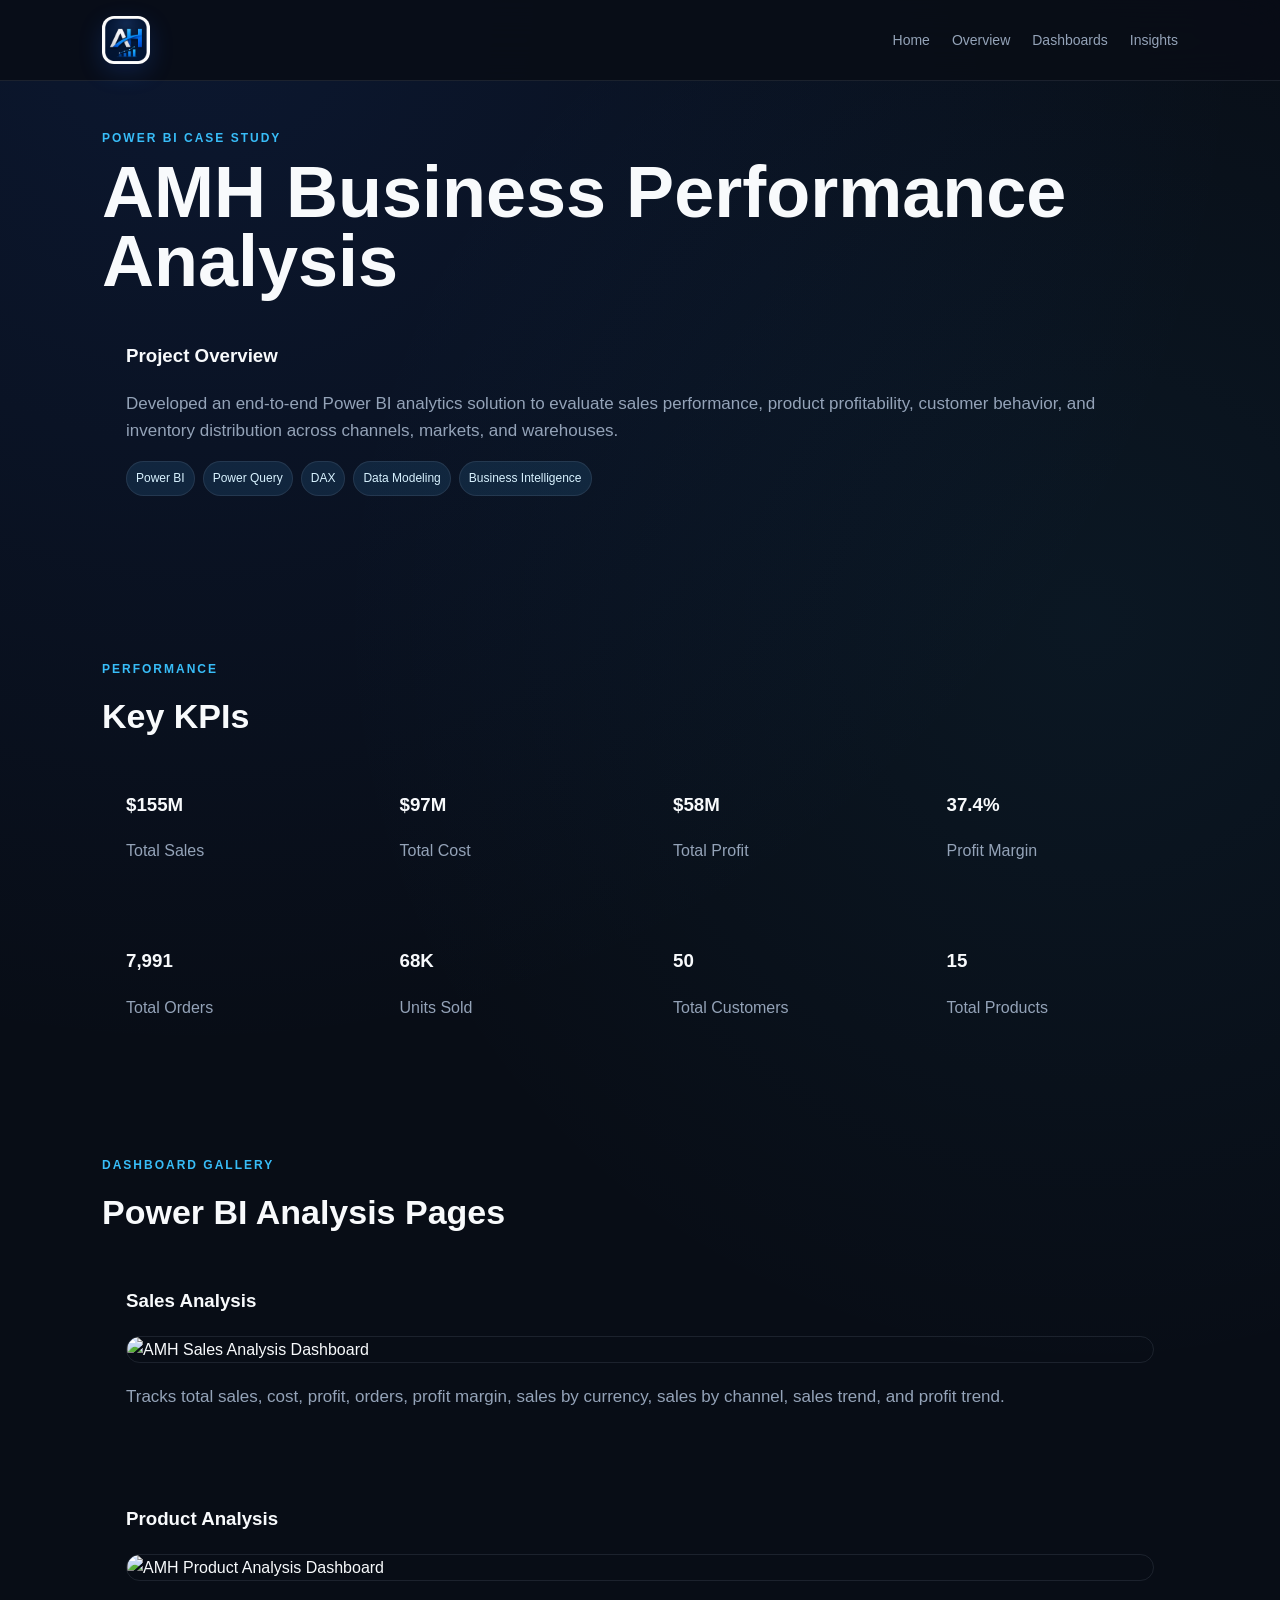
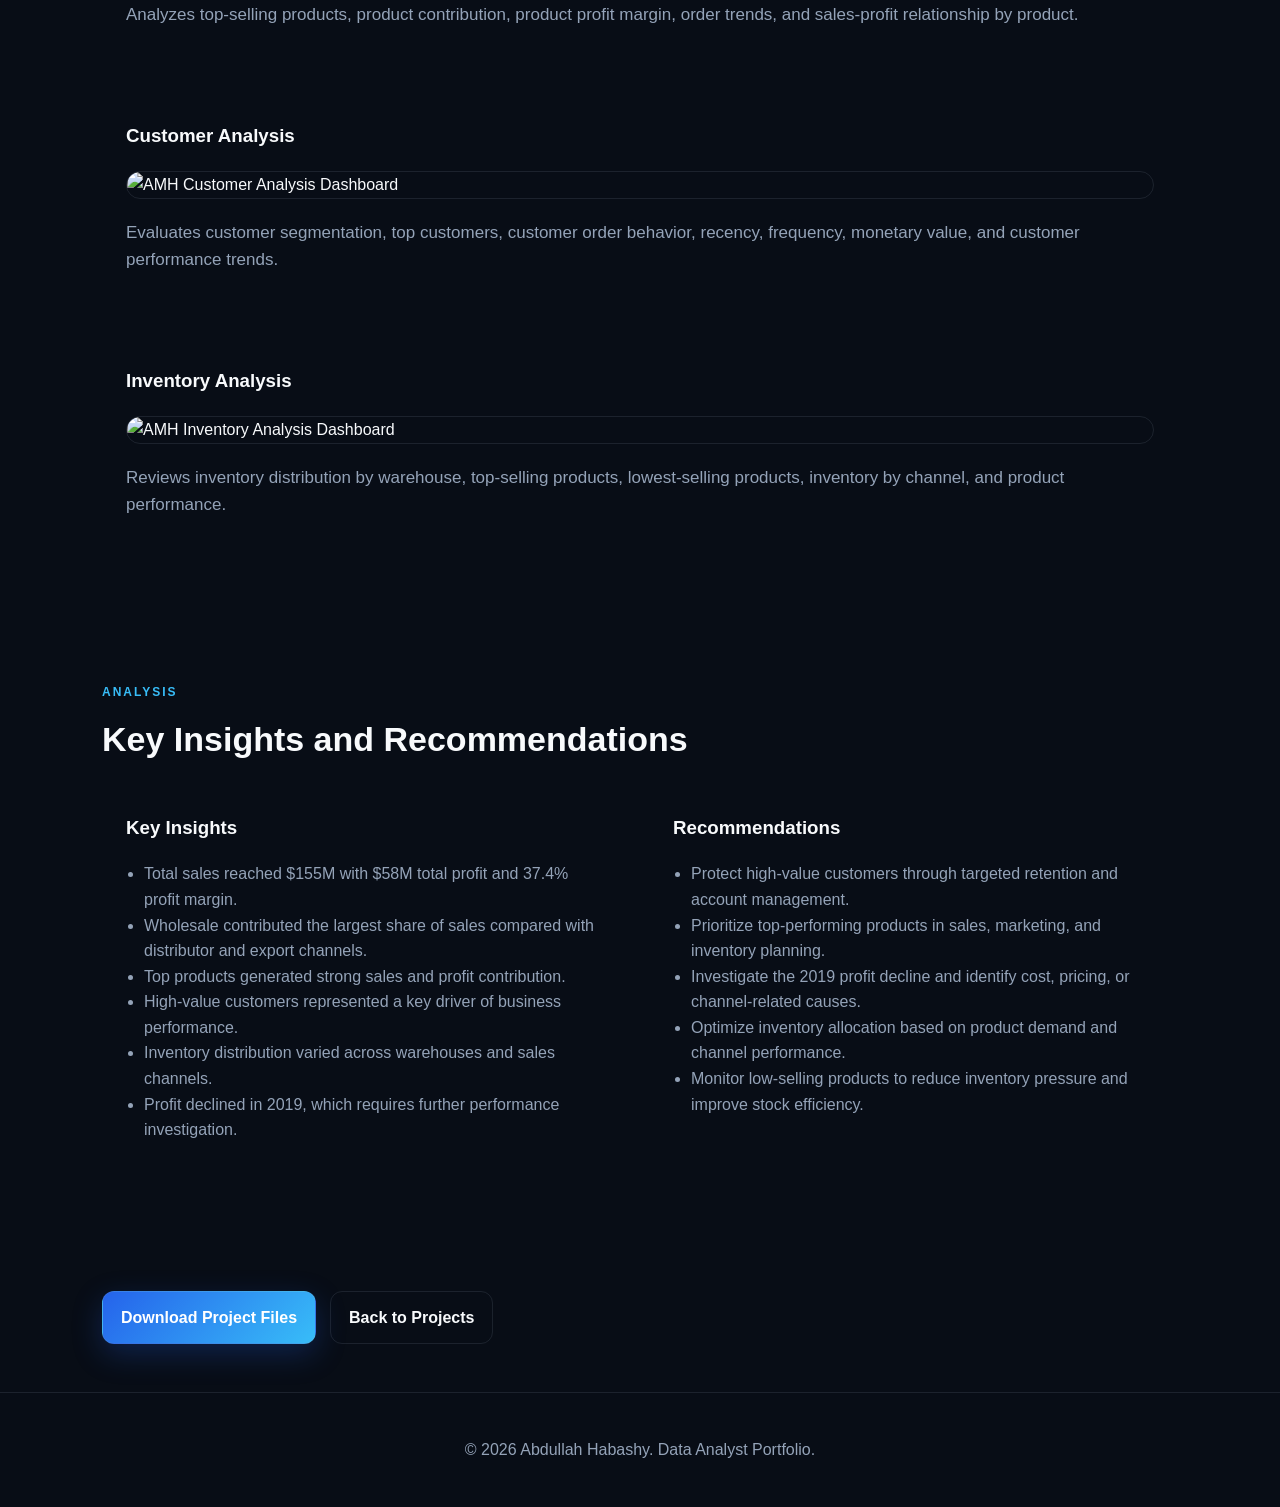
==== project-amh-business-performance.html @ 0acb0968 "Create project-amh-business-performance.html" ====
<!DOCTYPE html>
<html lang="en">
<head>
  <meta charset="UTF-8" />
  <meta name="viewport" content="width=device-width, initial-scale=1.0" />

  <title>AMH Business Performance Analysis | Abdullah Habashy</title>

  <meta
    name="description"
    content="AMH Business Performance Analysis Power BI case study by Abdullah Habashy."
  />

  <link rel="icon" type="image/png" href="favicon.png" />
  <link rel="stylesheet" href="style.css" />
</head>

<body>

  <header class="site-header">
    <nav class="nav">

      <a class="logo" href="index.html" aria-label="Home">
        <img src="favicon.png" alt="Abdullah Habashy Logo" />
      </a>

      <div class="nav-links">
        <a href="index.html">Home</a>
        <a href="#overview">Overview</a>
        <a href="#dashboards">Dashboards</a>
        <a href="#insights">Insights</a>
      </div>

    </nav>
  </header>


  <main>

    <section class="section" id="overview">
      <div class="section-title">
        <p>Power BI Case Study</p>
        <h1>AMH Business Performance Analysis</h1>
      </div>

      <div class="card wide">
        <h3>Project Overview</h3>

        <p>
          Developed an end-to-end Power BI analytics solution
          to evaluate sales performance, product profitability,
          customer behavior, and inventory distribution across
          channels, markets, and warehouses.
        </p>

        <div class="tags">
          <span>Power BI</span>
          <span>Power Query</span>
          <span>DAX</span>
          <span>Data Modeling</span>
          <span>Business Intelligence</span>
        </div>
      </div>
    </section>


    <section class="section">
      <div class="section-title">
        <p>Performance</p>
        <h2>Key KPIs</h2>
      </div>

      <div class="grid skills-grid">
        <div class="card">
          <h3>$155M</h3>
          <p>Total Sales</p>
        </div>

        <div class="card">
          <h3>$97M</h3>
          <p>Total Cost</p>
        </div>

        <div class="card">
          <h3>$58M</h3>
          <p>Total Profit</p>
        </div>

        <div class="card">
          <h3>37.4%</h3>
          <p>Profit Margin</p>
        </div>

        <div class="card">
          <h3>7,991</h3>
          <p>Total Orders</p>
        </div>

        <div class="card">
          <h3>68K</h3>
          <p>Units Sold</p>
        </div>

        <div class="card">
          <h3>50</h3>
          <p>Total Customers</p>
        </div>

        <div class="card">
          <h3>15</h3>
          <p>Total Products</p>
        </div>
      </div>
    </section>


    <section class="section" id="dashboards">
      <div class="section-title">
        <p>Dashboard Gallery</p>
        <h2>Power BI Analysis Pages</h2>
      </div>

      <div class="card wide">
        <h3>Sales Analysis</h3>

        <img
          class="case-study-image"
          src="amh-sales-analysis.png"
          alt="AMH Sales Analysis Dashboard"
        />

        <p>
          Tracks total sales, cost, profit, orders, profit margin,
          sales by currency, sales by channel, sales trend,
          and profit trend.
        </p>
      </div>


      <div class="card wide">
        <h3>Product Analysis</h3>

        <img
          class="case-study-image"
          src="amh-product-analysis.png"
          alt="AMH Product Analysis Dashboard"
        />

        <p>
          Analyzes top-selling products, product contribution,
          product profit margin, order trends, and sales-profit
          relationship by product.
        </p>
      </div>


      <div class="card wide">
        <h3>Customer Analysis</h3>

        <img
          class="case-study-image"
          src="amh-customer-analysis.png"
          alt="AMH Customer Analysis Dashboard"
        />

        <p>
          Evaluates customer segmentation, top customers,
          customer order behavior, recency, frequency,
          monetary value, and customer performance trends.
        </p>
      </div>


      <div class="card wide">
        <h3>Inventory Analysis</h3>

        <img
          class="case-study-image"
          src="amh-inventory-analysis.png"
          alt="AMH Inventory Analysis Dashboard"
        />

        <p>
          Reviews inventory distribution by warehouse,
          top-selling products, lowest-selling products,
          inventory by channel, and product performance.
        </p>
      </div>
    </section>


    <section class="section" id="insights">
      <div class="section-title">
        <p>Analysis</p>
        <h2>Key Insights and Recommendations</h2>
      </div>

      <div class="grid two-col">

        <div class="card">
          <h3>Key Insights</h3>

          <ul>
            <li>
              Total sales reached $155M with $58M total profit
              and 37.4% profit margin.
            </li>

            <li>
              Wholesale contributed the largest share of sales
              compared with distributor and export channels.
            </li>

            <li>
              Top products generated strong sales and profit
              contribution.
            </li>

            <li>
              High-value customers represented a key driver
              of business performance.
            </li>

            <li>
              Inventory distribution varied across warehouses
              and sales channels.
            </li>

            <li>
              Profit declined in 2019, which requires further
              performance investigation.
            </li>
          </ul>
        </div>


        <div class="card">
          <h3>Recommendations</h3>

          <ul>
            <li>
              Protect high-value customers through targeted
              retention and account management.
            </li>

            <li>
              Prioritize top-performing products in sales,
              marketing, and inventory planning.
            </li>

            <li>
              Investigate the 2019 profit decline and identify
              cost, pricing, or channel-related causes.
            </li>

            <li>
              Optimize inventory allocation based on product
              demand and channel performance.
            </li>

            <li>
              Monitor low-selling products to reduce inventory
              pressure and improve stock efficiency.
            </li>
          </ul>
        </div>

      </div>
    </section>


    <section class="section">
      <div class="hero-actions">

        <a
          class="btn primary"
          href="projects/amh-business/AMH-Business-Performance-Project.zip"
          download
        >
          Download Project Files
        </a>

        <a
          class="btn secondary"
          href="index.html#projects"
        >
          Back to Projects
        </a>

      </div>
    </section>

  </main>


  <footer>
    <p>
      © 2026 Abdullah Habashy. Data Analyst Portfolio.
    </p>
  </footer>

</body>
</html>
---- style.css ----
:root {
  --bg: #080d16;
  --bg-soft: #0d1420;
  --card: #111b2b;
  --card-hover: #162338;

  --text: #f8fafc;
  --muted: #94a3b8;

  --accent: #3b82f6;
  --accent-2: #38bdf8;
  --accent-soft: rgba(59, 130, 246, 0.12);

  --line: rgba(148, 163, 184, 0.14);
}

* { box-sizing: border-box; }
html { scroll-behavior: smooth; }
body {
  margin: 0;
  font-family: Arial, Helvetica, sans-serif;
  background:
    radial-gradient(
      circle at 15% 0%,
      rgba(37, 99, 235, 0.12),
      transparent 32%
    ),
    radial-gradient(
      circle at 85% 20%,
      rgba(56, 189, 248, 0.06),
      transparent 28%
    ),
    var(--bg);

  color: var(--text);
  line-height: 1.6;
}
a { color: inherit; text-decoration: none; }
.site-header {
  position: sticky;
  top: 0;
  z-index: 10;

  background: rgba(8, 13, 22, 0.88);
  backdrop-filter: blur(18px);

  border-bottom: 1px solid var(--line);
}
.nav {
  max-width: 1120px;
  margin: auto;
  padding: 16px 22px;
  display: flex;
  justify-content: space-between;
  align-items: center;
}
.logo {
  width: 48px;
  height: 48px;
  display: block;
  border-radius: 12px;
  overflow: hidden;
  flex-shrink: 0;
  box-shadow: 0 8px 24px rgba(37, 99, 235, 0.20);
}

.logo img {
  width: 100%;
  height: 100%;
  display: block;
  object-fit: cover;
}
.nav-links {
  display: flex;
  gap: 22px;
  color: var(--muted);
  font-size: 14px;
}
.nav-links a:hover { color: var(--text); }
.hero {
  max-width: 1120px;
  margin: auto;
  padding: 86px 22px 54px;
  display: grid;
  grid-template-columns: 1.35fr 0.65fr;
  gap: 32px;
  align-items: center;
}
.eyebrow, .section-title p {
  color: var(--accent-2);
  text-transform: uppercase;
  letter-spacing: 2px;
  font-size: 12px;
  font-weight: 700;
  margin: 0 0 10px;
}
h1 {
  font-size: clamp(38px, 6vw, 72px);
  line-height: 0.95;
  margin: 0 0 22px;
}
.hero-text {
  max-width: 680px;
  color: var(--muted);
  font-size: 18px;
}
.hero-actions {
  display: flex;
  gap: 14px;
  margin-top: 28px;
  flex-wrap: wrap;
}
.btn {
  padding: 13px 18px;
  border-radius: 12px;
  font-weight: 700;
  border: 1px solid var(--line);
}
.primary {
  background: linear-gradient(
    135deg,
    #2563eb,
    #38bdf8
  );

  color: #ffffff;

  box-shadow:
    0 10px 30px rgba(37, 99, 235, 0.25);
}
.secondary { color: var(--text); }

.hero-card { padding: 24px; }
.profile-img {
  width: 100%;
  border-radius: 20px;
  aspect-ratio: 1 / 1.12;
  object-fit: cover;
  margin-bottom: 18px;
  border: 1px solid var(--line);
}
.hero-card h2 {
  margin: 14px 0 0;
  font-size: 30px;
}
.hero-card p {
  margin: 4px 0 12px;
  color: var(--muted);
}
.section {
  max-width: 1120px;
  margin: auto;
  padding: 48px 22px;
}
.section-title { margin-bottom: 22px; }
.section-title h2 {
  font-size: 34px;
  margin: 0;
}
.card { padding: 24px; }
.card p, .card li, .project-body p, .timeline-item li, .muted { color: var(--muted); }
.wide p { font-size: 17px; }
.grid {
  display: grid;
  gap: 18px;
}
.skills-grid { grid-template-columns: repeat(4, 1fr); }
.two-col { grid-template-columns: repeat(2, 1fr); }
.card h3, .project-card h3, .timeline-item h3 { margin-top: 0; }
ul {
  padding-left: 18px;
  margin-bottom: 0;
}
.projects-grid { grid-template-columns: repeat(2, 1fr); }
.project-card { overflow: hidden; }
.project-image {
  width: 100%;
  min-height: 230px;
  display: grid;
  place-items: center;
  border-bottom: 1px solid var(--line);
  object-fit: cover;
}
.placeholder {
  background: linear-gradient(135deg, rgba(75,179,253,0.18), rgba(114,228,209,0.12));
  color: var(--muted);
  font-weight: 700;
}
.project-body { padding: 22px; }
.tags {
  display: flex;
  flex-wrap: wrap;
  gap: 8px;
  margin: 16px 0;
}
.tags span {
  font-size: 12px;
  padding: 7px 9px;
  background: rgba(75,179,253,0.12);
  border: 1px solid var(--line);
  border-radius: 999px;
  color: #d8f2ff;
}
.project-link {
  color: var(--accent-2);
  font-weight: 700;
}
.timeline {
  display: grid;
  gap: 18px;
}
.timeline-item {
  padding: 24px;
  border-left: 4px solid var(--accent);
}
.contact-section { padding-bottom: 78px; }
.contact-card {
  padding: 26px;
  display: flex;
  flex-wrap: wrap;
  gap: 16px;
  align-items: center;
}
.contact-card a, .contact-card p {
  padding: 12px 14px;
  background: rgba(255,255,255,0.05);
  border-radius: 12px;
  margin: 0;
  color: var(--text);
}
footer {
  border-top: 1px solid var(--line);
  color: var(--muted);
  text-align: center;
  padding: 28px 18px;
}
@media (max-width: 900px) {
  .hero { grid-template-columns: 1fr; padding-top: 56px; }
  .skills-grid, .projects-grid, .two-col { grid-template-columns: 1fr; }
  .nav-links { display: none; }
  .hero-card { max-width: 420px; }
}

.card,
.project-card,
.timeline-item {
  transition:
    transform 0.25s ease,
    border-color 0.25s ease,
    box-shadow 0.25s ease;
}

.card:hover,
.project-card:hover,
.timeline-item:hover {
  transform: translateY(-4px);

  border-color:
    rgba(59, 130, 246, 0.35);

  box-shadow:
    0 24px 70px rgba(0, 0, 0, 0.34);
}

.nav-links a {
  transition: color 0.2s ease;
}

.nav-links a:hover {
  color: var(--accent-2);
}
.case-study-image {
  width: 100%;
  height: auto;
  display: block;
  margin: 20px 0;
  border-radius: 16px;
  border: 1px solid var(--line);
}

.case-study-image:hover {
  transform: scale(1.01);
  transition: transform 0.25s ease;
}

.section .wide {
  margin-bottom: 28px;
}
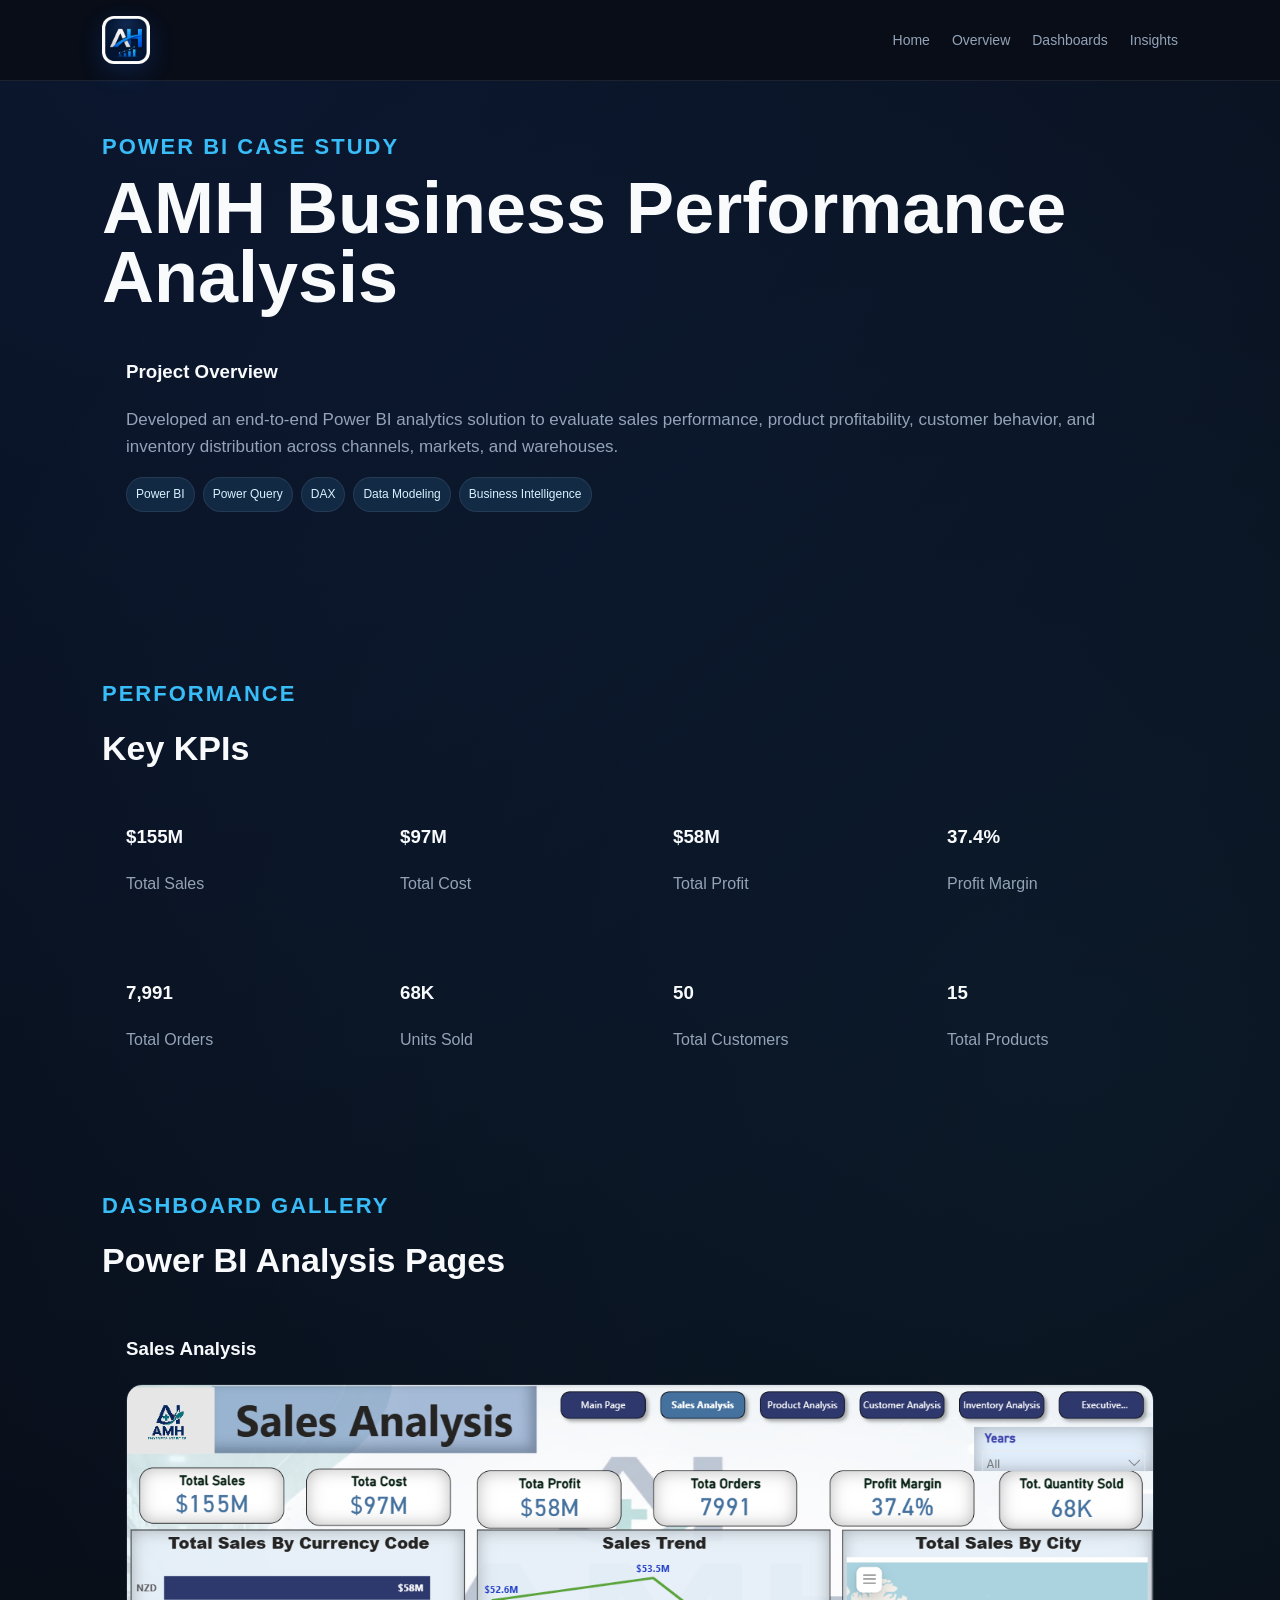
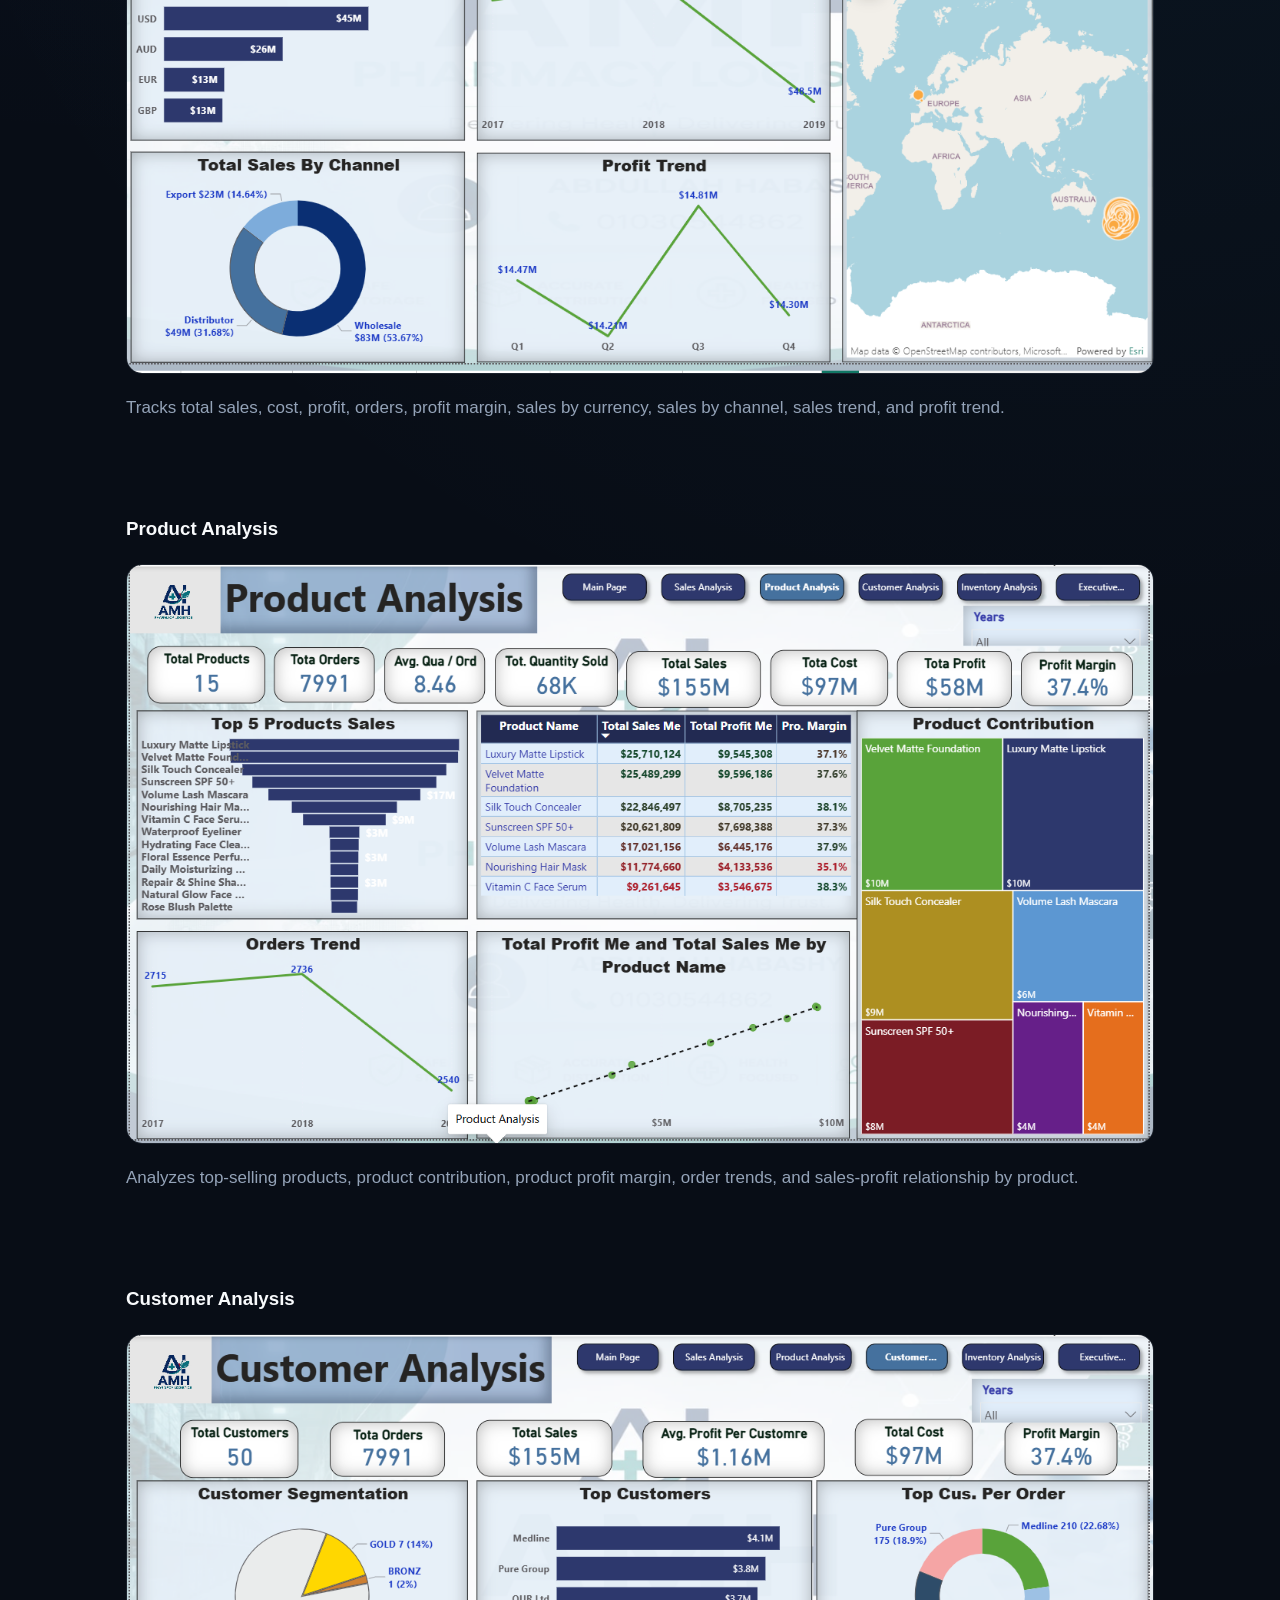
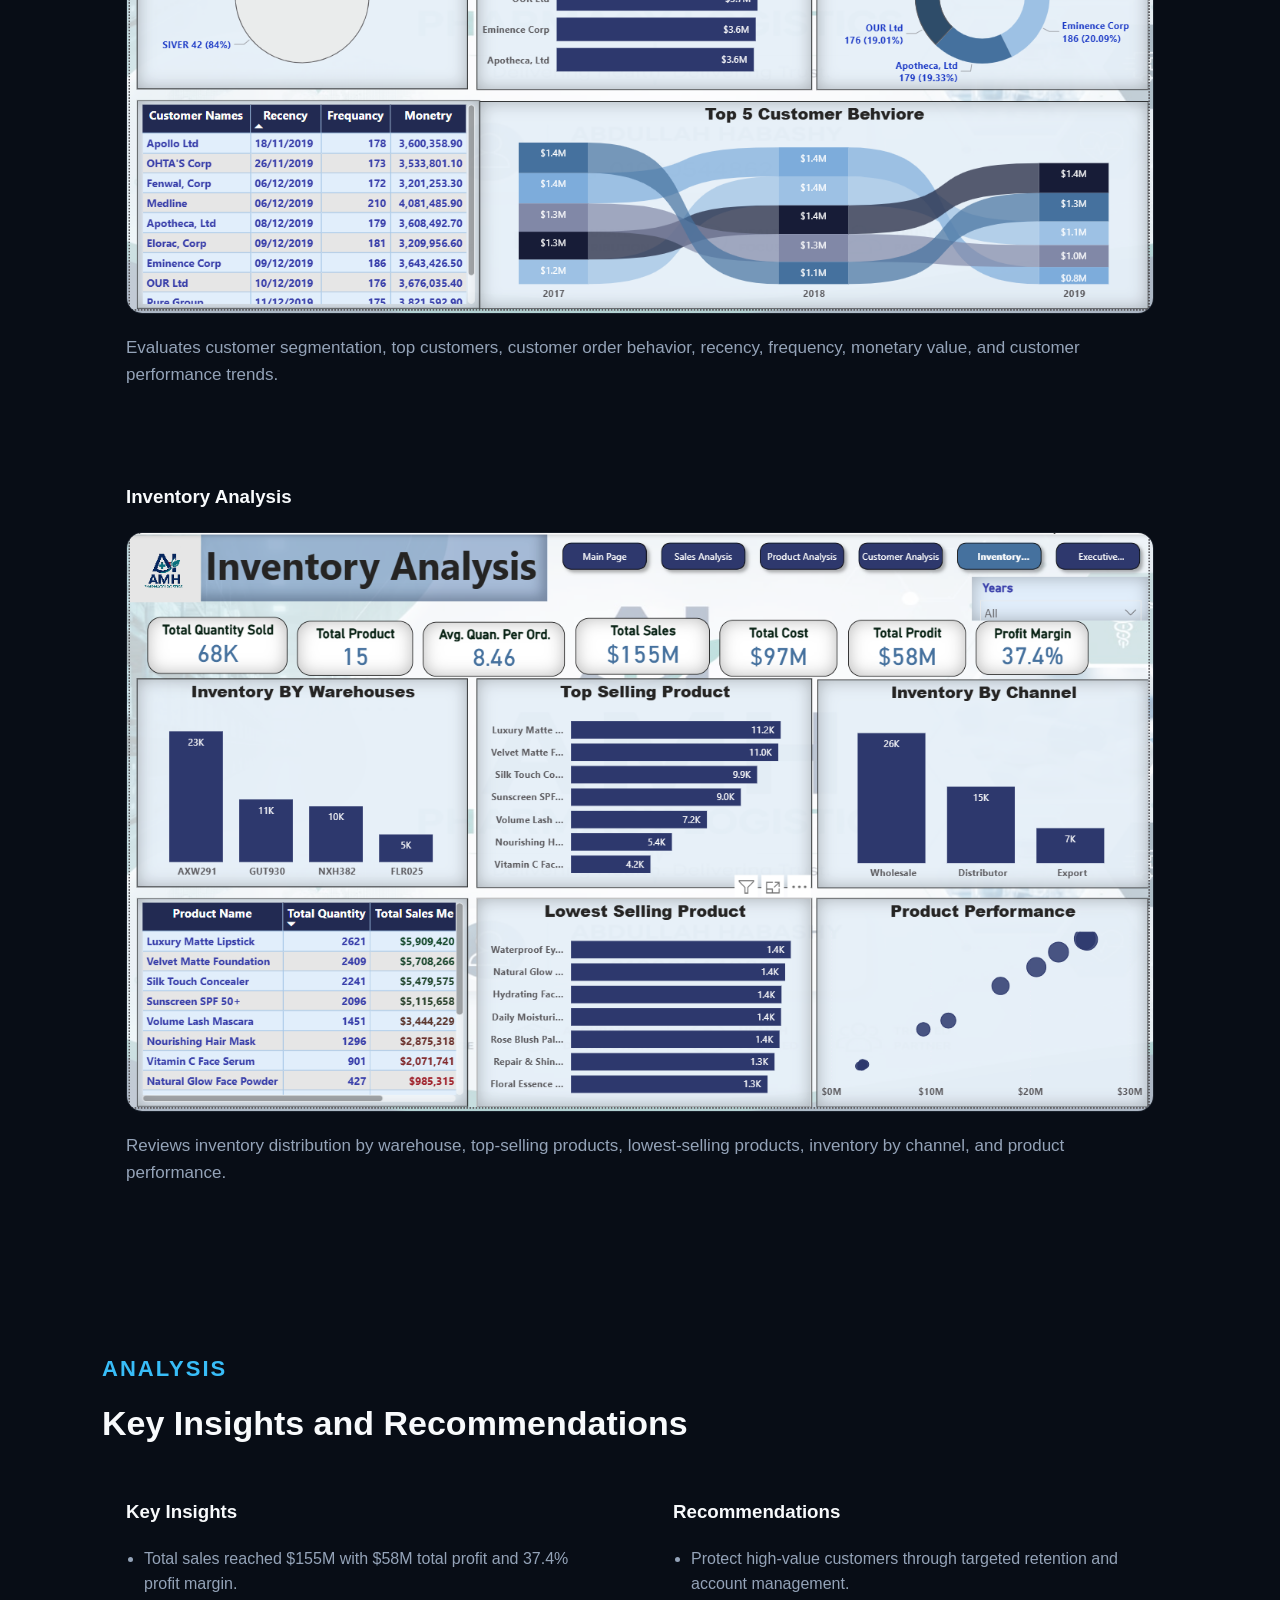
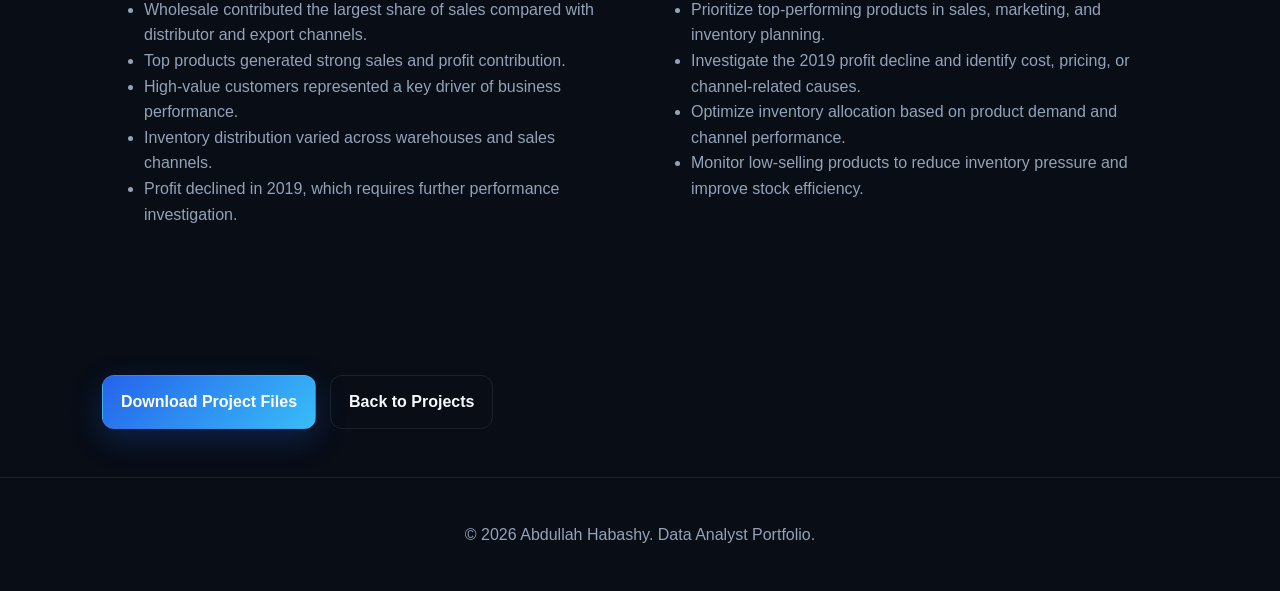
==== commit 6743367b: "Update project-amh-business-performance.html" ====
--- a/project-amh-business-performance.html
+++ b/project-amh-business-performance.html
@@ -299,5 +299,6 @@
     </p>
   </footer>
 
+   <script src="script.js"></script>
 </body>
 </html>
--- a/style.css
+++ b/style.css
@@ -90,7 +90,7 @@
   color: var(--accent-2);
   text-transform: uppercase;
   letter-spacing: 2px;
-  font-size: 12px;
+  font-size: 22px;
   font-weight: 700;
   margin: 0 0 10px;
 }
@@ -286,3 +286,95 @@
 .section .wide {
   margin-bottom: 28px;
 }
+/* Smooth scroll reveal animation */
+
+.reveal {
+  opacity: 0;
+  transform: translateY(38px);
+  transition:
+    opacity 0.8s ease,
+    transform 0.8s cubic-bezier(0.22, 1, 0.36, 1);
+  will-change: opacity, transform;
+}
+
+.reveal.reveal-left {
+  transform: translateX(-42px);
+}
+
+.reveal.reveal-right {
+  transform: translateX(42px);
+}
+
+.reveal.reveal-scale {
+  transform: scale(0.94);
+}
+
+.reveal.is-visible {
+  opacity: 1;
+  transform: translateX(0) translateY(0) scale(1);
+}
+
+/* حركة متدرجة للكروت */
+
+.reveal-delay-1 {
+  transition-delay: 0.08s;
+}
+
+.reveal-delay-2 {
+  transition-delay: 0.16s;
+}
+
+.reveal-delay-3 {
+  transition-delay: 0.24s;
+}
+
+.reveal-delay-4 {
+  transition-delay: 0.32s;
+}
+
+/* حركة الأزرار */
+
+.btn {
+  transition:
+    transform 0.25s ease,
+    box-shadow 0.25s ease,
+    border-color 0.25s ease;
+}
+
+.btn:hover {
+  transform: translateY(-3px);
+}
+
+/* حركة صور المشاريع */
+
+.project-image,
+.case-study-image {
+  transition:
+    transform 0.45s ease,
+    filter 0.45s ease;
+}
+
+.project-card:hover .project-image {
+  transform: scale(1.025);
+}
+
+.case-study-image:hover {
+  transform: scale(1.01);
+}
+
+/* احترام إعدادات تقليل الحركة */
+
+@media (prefers-reduced-motion: reduce) {
+  html {
+    scroll-behavior: auto;
+  }
+
+  .reveal,
+  .reveal.reveal-left,
+  .reveal.reveal-right,
+  .reveal.reveal-scale {
+    opacity: 1;
+    transform: none;
+    transition: none;
+  }
+}
